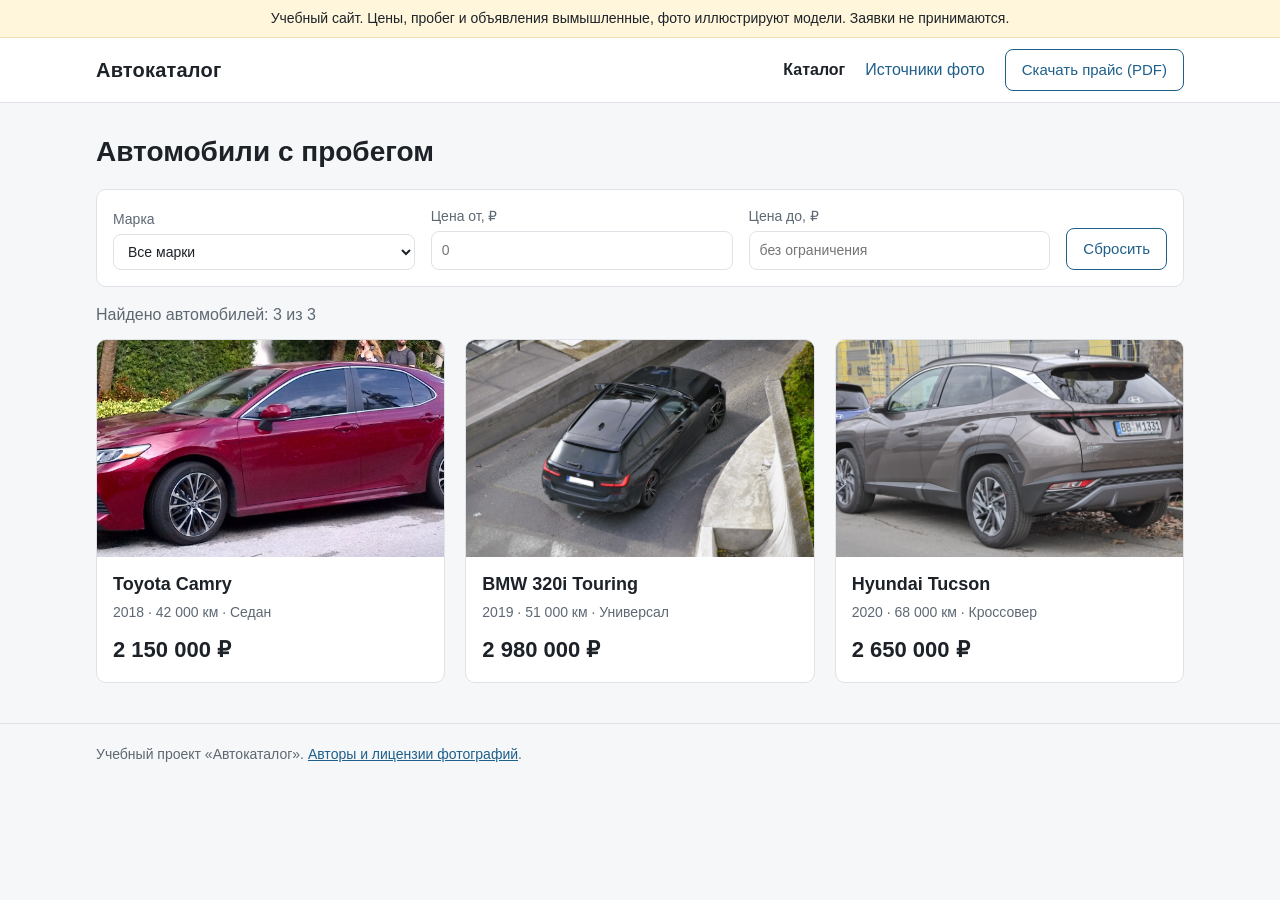
==== docs/index.html @ 35dfa594 "Учебный сайт: исходное состояние перед проверкой" ====
<!doctype html>
<html lang="ru">
<head>
  <meta charset="utf-8">
  <meta name="viewport" content="width=device-width, initial-scale=1">
  <title>Автокаталог — учебный каталог автомобилей</title>
  <link rel="stylesheet" href="css/style.css">
</head>
<body data-page="catalog">
  <div class="notice">Учебный сайт. Цены, пробег и объявления вымышленные, фото иллюстрируют модели. Заявки не принимаются.</div>

  <header class="site-header">
    <div class="wrap header-row">
      <a class="logo" href="index.html">Автокаталог</a>
      <nav class="nav">
        <a href="index.html" aria-current="page">Каталог</a>
        <a href="sources.html">Источники фото</a>
        <a class="btn btn-ghost" href="files/прайс.pdf" download>Скачать прайс (PDF)</a>
      </nav>
    </div>
  </header>

  <main class="wrap">
    <h1>Автомобили с пробегом</h1>

    <form class="filters" id="filters" aria-label="Фильтры">
      <label>
        <span>Марка</span>
        <select id="f-brand">
          <option value="">Все марки</option>
        </select>
      </label>
      <label>
        <span>Цена от, ₽</span>
        <input id="f-min" type="number" min="0" step="50000" inputmode="numeric" placeholder="0">
      </label>
      <label>
        <span>Цена до, ₽</span>
        <input id="f-max" type="number" min="0" step="50000" inputmode="numeric" placeholder="без ограничения">
      </label>
      <button class="btn btn-ghost" type="reset">Сбросить</button>
    </form>

    <p class="count" id="count" aria-live="polite"></p>
    <div class="grid" id="grid"></div>
  </main>

  <footer class="site-footer">
    <div class="wrap">Учебный проект «Автокаталог». <a href="sources.html">Авторы и лицензии фотографий</a>.</div>
  </footer>

  <script src="js/main.js"></script>
</body>
</html>
---- docs/css/style.css ----
:root {
  --bg: #f6f7f8;
  --surface: #ffffff;
  --text: #1c2228;
  --muted: #5d6873;
  --line: #dfe3e7;
  --accent: #1f5f8b;
  --accent-soft: #e8f0f6;
  --notice: #fff6dc;
  --radius: 10px;
}

* { box-sizing: border-box; }

body {
  margin: 0;
  background: var(--bg);
  color: var(--text);
  font: 16px/1.5 -apple-system, BlinkMacSystemFont, "Segoe UI", Roboto, "Helvetica Neue", Arial, sans-serif;
}

a { color: var(--accent); }

.wrap { max-width: 1120px; margin: 0 auto; padding: 0 16px; }

.notice {
  background: var(--notice);
  border-bottom: 1px solid #efe1b0;
  font-size: 14px;
  text-align: center;
  padding: 8px 16px;
}

.site-header { background: var(--surface); border-bottom: 1px solid var(--line); }
.header-row { display: flex; align-items: center; justify-content: space-between; gap: 16px; min-height: 64px; flex-wrap: wrap; }
.logo { font-weight: 700; font-size: 20px; color: var(--text); text-decoration: none; letter-spacing: .2px; }
.nav { display: flex; align-items: center; gap: 20px; flex-wrap: wrap; }
.nav a { text-decoration: none; }
.nav a[aria-current="page"] { color: var(--text); font-weight: 600; }

h1 { font-size: 28px; margin: 28px 0 16px; }

.btn {
  display: inline-block;
  border-radius: 8px;
  padding: 9px 16px;
  font: inherit;
  font-size: 15px;
  cursor: pointer;
  text-decoration: none;
  border: 1px solid var(--accent);
}
.btn-primary { background: var(--accent); color: #fff; }
.btn-primary:hover { background: #184c70; }
.btn-ghost { background: var(--surface); color: var(--accent); }
.btn-ghost:hover { background: var(--accent-soft); }

/* Фильтры */
.filters {
  display: flex;
  flex-wrap: wrap;
  align-items: flex-end;
  gap: 16px;
  background: var(--surface);
  border: 1px solid var(--line);
  border-radius: var(--radius);
  padding: 16px;
}
.filters label { display: flex; flex-direction: column; gap: 4px; font-size: 14px; color: var(--muted); flex: 1 1 180px; }
.filters select, .filters input {
  font: inherit;
  color: var(--text);
  padding: 8px 10px;
  border: 1px solid var(--line);
  border-radius: 8px;
  background: #fff;
  min-width: 0;
}

.count { color: var(--muted); margin: 16px 0 12px; }

/* Каталог */
.grid { display: grid; grid-template-columns: repeat(auto-fill, minmax(300px, 1fr)); gap: 20px; margin-bottom: 40px; }

.card {
  display: flex;
  flex-direction: column;
  background: var(--surface);
  border: 1px solid var(--line);
  border-radius: var(--radius);
  overflow: hidden;
  color: inherit;
  text-decoration: none;
  transition: box-shadow .15s, transform .15s;
}
.card:hover { box-shadow: 0 6px 20px rgba(20, 30, 40, .08); transform: translateY(-2px); }
.card img { width: 100%; aspect-ratio: 16 / 10; object-fit: cover; display: block; background: #e9ecef; }
.card-body { padding: 14px 16px 16px; display: flex; flex-direction: column; gap: 4px; }
.card-title { font-size: 18px; font-weight: 600; margin: 0; }
.card-meta { color: var(--muted); font-size: 14px; }
.price { font-size: 22px; font-weight: 700; margin-top: 6px; font-variant-numeric: tabular-nums; }

.empty { background: var(--surface); border: 1px dashed var(--line); border-radius: var(--radius); padding: 32px; text-align: center; color: var(--muted); }

/* Карточка автомобиля */
.back { display: inline-block; margin: 24px 0 8px; text-decoration: none; }
.car { display: grid; grid-template-columns: minmax(0, 3fr) minmax(280px, 2fr); gap: 28px; margin-bottom: 48px; }
.car h1 { margin-top: 0; }
.car-photo img { width: 100%; display: block; border-radius: var(--radius); background: #e9ecef; }
.car-photo figcaption { font-size: 13px; color: var(--muted); margin-top: 6px; }
.car-info { background: var(--surface); border: 1px solid var(--line); border-radius: var(--radius); padding: 20px; align-self: start; }
.car-info .price { font-size: 30px; margin: 0 0 16px; }
.car-info p { color: var(--muted); }

.specs { display: grid; grid-template-columns: max-content 1fr; gap: 8px 16px; margin: 0 0 16px; }
.specs dt { color: var(--muted); }
.specs dd { margin: 0; font-weight: 500; overflow-wrap: anywhere; }

/* Источники */
.prose { max-width: 820px; }
.source { background: var(--surface); border: 1px solid var(--line); border-radius: var(--radius); padding: 16px 20px; margin-bottom: 16px; }
.source h2 { font-size: 18px; margin: 0 0 12px; }
.source .specs { margin: 0; }

.site-footer { border-top: 1px solid var(--line); color: var(--muted); font-size: 14px; padding: 20px 0; }

@media (max-width: 760px) {
  h1 { font-size: 24px; }
  .car { grid-template-columns: 1fr; }
  .grid { grid-template-columns: 1fr; }
}
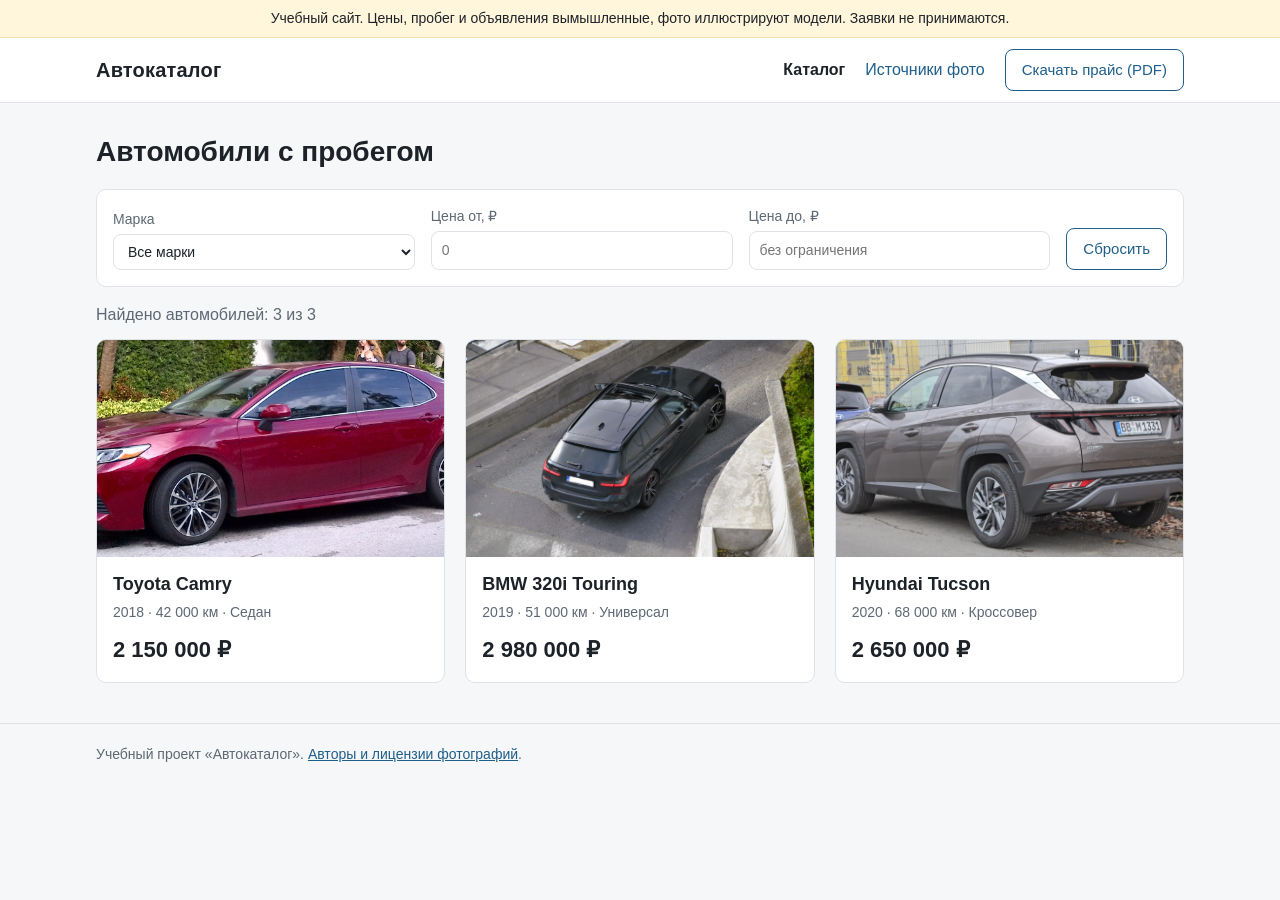
==== commit 12c64726: "Highlight Camry price and apply HTML charset rule" ====
--- a/docs/index.html
+++ b/docs/index.html
@@ -1,7 +1,7 @@
+<meta charset="utf-8">
 <!doctype html>
 <html lang="ru">
 <head>
-  <meta charset="utf-8">
   <meta name="viewport" content="width=device-width, initial-scale=1">
   <title>Автокаталог — учебный каталог автомобилей</title>
   <link rel="stylesheet" href="css/style.css">
--- a/docs/css/style.css
+++ b/docs/css/style.css
@@ -110,6 +110,7 @@
 .car-photo figcaption { font-size: 13px; color: var(--muted); margin-top: 6px; }
 .car-info { background: var(--surface); border: 1px solid var(--line); border-radius: var(--radius); padding: 20px; align-self: start; }
 .car-info .price { font-size: 30px; margin: 0 0 16px; }
+.car[data-car-id="auto-001"] .car-info .price { font-size: 34px; color: var(--accent); }
 .car-info p { color: var(--muted); }
 
 .specs { display: grid; grid-template-columns: max-content 1fr; gap: 8px 16px; margin: 0 0 16px; }
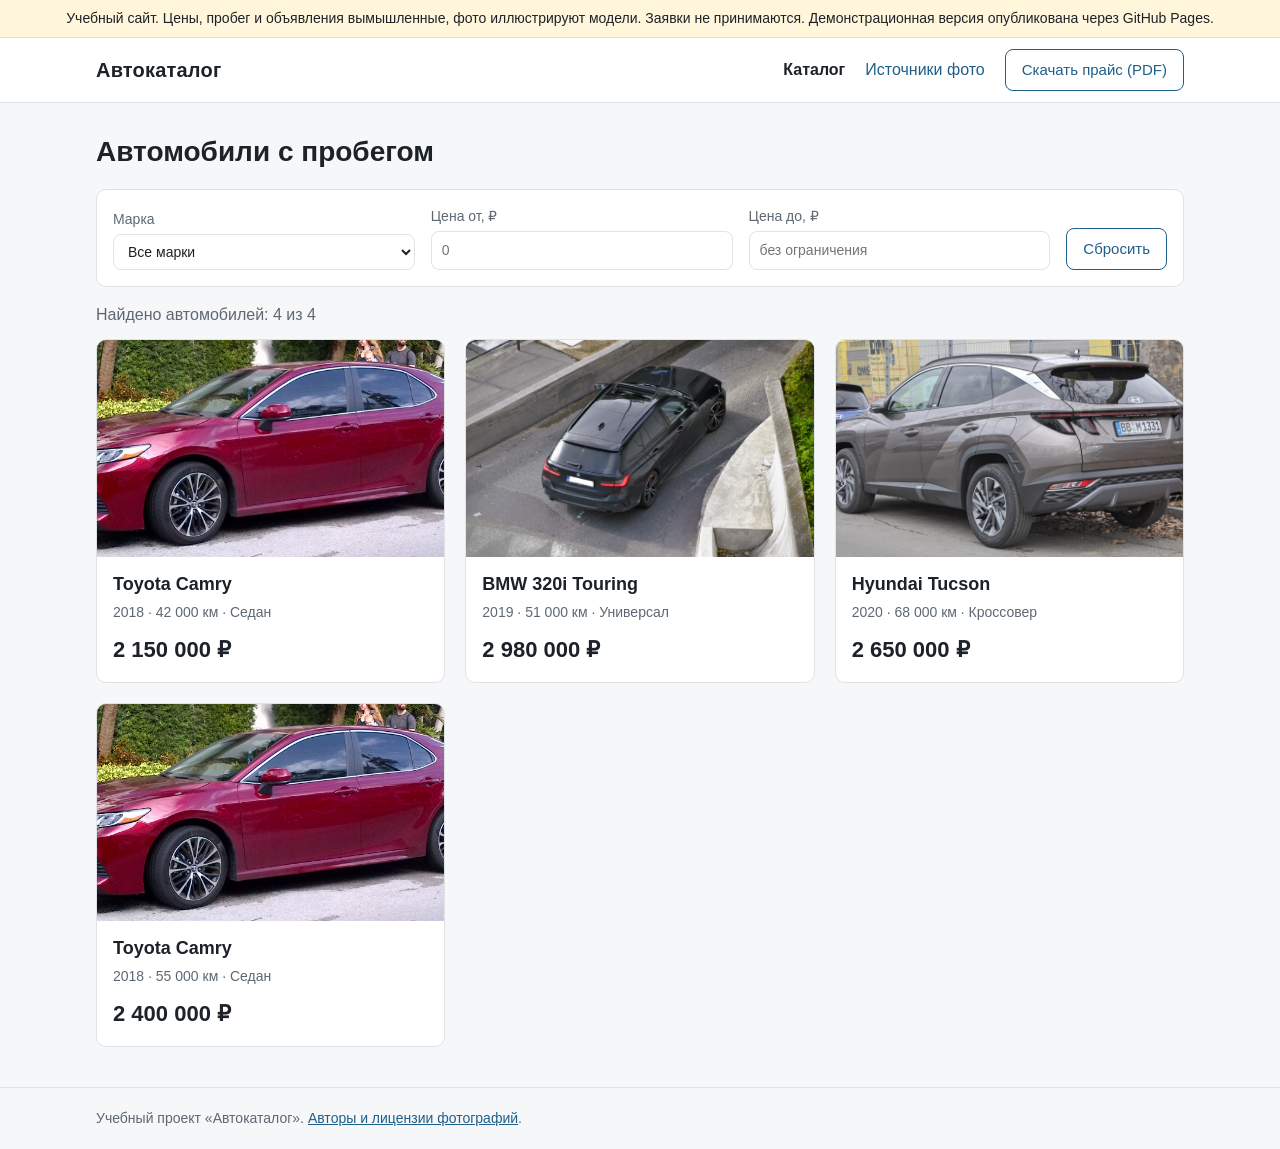
==== commit ea7b2709: "Add GitHub Pages note to index notice Co-Authored-By: Claude Sonnet 5.5 <noreply@anthropic.com>" ====
--- a/docs/index.html
+++ b/docs/index.html
@@ -7,7 +7,7 @@
   <link rel="stylesheet" href="css/style.css">
 </head>
 <body data-page="catalog">
-  <div class="notice">Учебный сайт. Цены, пробег и объявления вымышленные, фото иллюстрируют модели. Заявки не принимаются.</div>
+  <div class="notice">Учебный сайт. Цены, пробег и объявления вымышленные, фото иллюстрируют модели. Заявки не принимаются. Демонстрационная версия опубликована через GitHub Pages.</div>
 
   <header class="site-header">
     <div class="wrap header-row">
